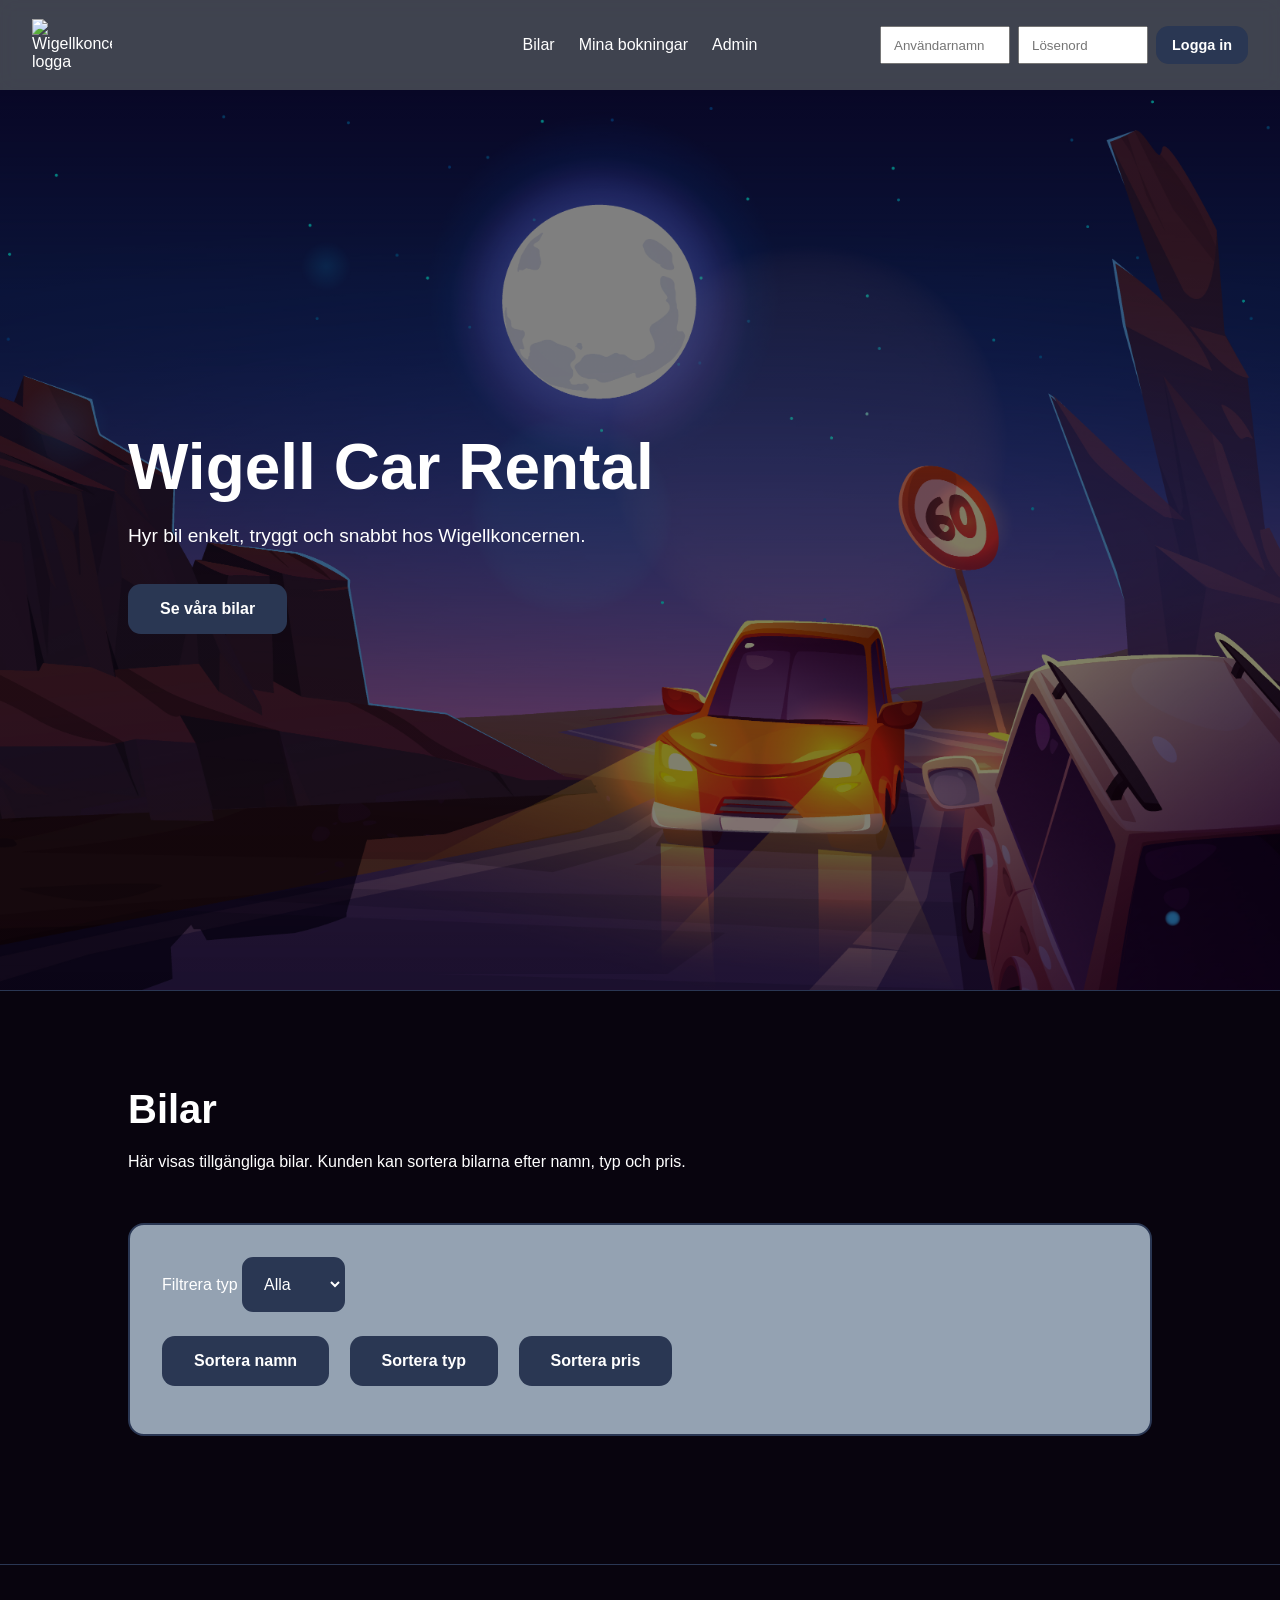
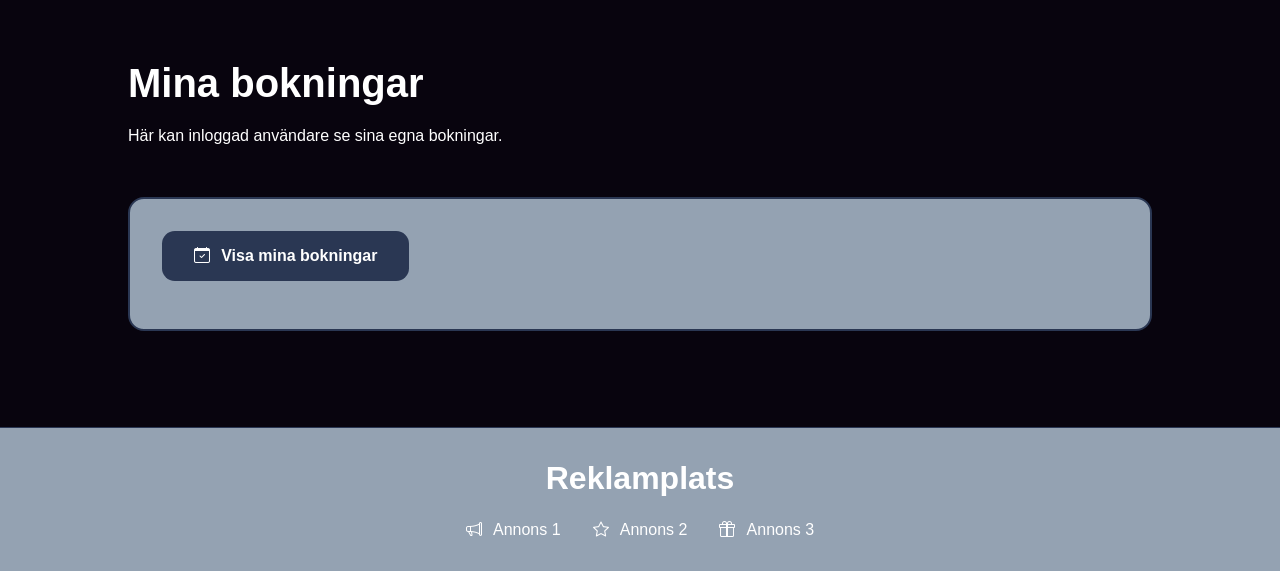
==== index.html @ 3adc85b8 "Initial commit" ====
<!DOCTYPE html>
<html lang="sv">

<head>
    <meta charset="UTF-8">
    <meta name="viewport" content="width=device-width, initial-scale=1.0">
    <title>Wigell Car Rental</title>

    <link rel="stylesheet" href="css/style.css">

    <link rel="stylesheet" href="https://cdn.jsdelivr.net/npm/bootstrap-icons@1.11.3/font/bootstrap-icons.css">
</head>

<body>

    <header class="top-header">

        <img src="images/koncernLogga.png" alt="Wigellkoncernens logga" class="logo">

        <nav class="top-nav">
            <a href="#cars-section">Bilar</a>
            <a href="#booking-section">Mina bokningar</a>
            <a href="#admin-section">Admin</a>
        </nav>

        <div class="header-buttons">

            <div id="login-form">
                <input type="text" id="username" placeholder="Användarnamn">
                <input type="password" id="password" placeholder="Lösenord">

                <button class="btn login-btn" onclick="login()">
                    Logga in
                </button>
            </div>

            <div id="user-info" class="hidden">
                <span id="logged-user"></span>

                <button class="btn standard-btn logout-btn" onclick="logout()">
                    Logga ut
                </button>
            </div>

        </div>

    </header>

    <main>

        <section class="hero">
            <h1>Wigell Car Rental</h1>
            <p>Hyr bil enkelt, tryggt och snabbt hos Wigellkoncernen.</p>

            <a href="#cars-section" class="btn standard-btn">
                Se våra bilar
            </a>

        </section>


        <section id="cars-section" class="cars-section">
            <h2>Bilar</h2>

            <p>
                Här visas tillgängliga bilar. Kunden kan sortera bilarna
                efter namn, typ och pris.
            </p>

            <div class="panel neutral-panel">

                <label for="typeFilter">Filtrera typ</label>

                <select id="typeFilter" onchange="filterCars()">
                    <option value="Alla">Alla</option>
                    <option value="Sport">Sport</option>
                    <option value="SUV">SUV</option>
                    <option value="Sedan">Sedan</option>
                </select>

                <div class="sort-buttons">
                    <button class="btn standard-btn" onclick="sortByName()">Sortera namn</button>
                    <button class="btn standard-btn" onclick="sortByType()">Sortera typ</button>
                    <button class="btn standard-btn" onclick="sortByPrice()">Sortera pris</button>
                </div>

            </div>

            <section id="car-container"></section>
        </section>

        <section id="booking-section" class="booking-section">
            <h2>Mina bokningar</h2>

            <p>
                Här kan inloggad användare se sina egna bokningar.
            </p>

            <div class="panel neutral-panel">
                <button class="btn function-btn" onclick="getMyBookings()">
                    <i class="bi bi-calendar-check"></i>
                    Visa mina bokningar
                </button>

                <div id="booking-container"></div>
            </div>
        </section>

        <section id="admin-section" class="admin-section hidden">
            <h2>Admin</h2>

            <p>
                Här kan du se alla användare.
            </p>

            <div class="panel negative-panel">

                <button class="btn function-btn" onclick="getAllUsers()">
                    <i class="bi bi-people-fill"></i>
                    Visa alla användare
                </button>

                <div class="table-wrapper">
                    <table>
                        <thead>
                            <tr>
                                <th>
                                    <button class="table-sort-btn" onclick="sortUsersBy('username')">
                                        Användarnamn
                                    </button>
                                </th>
                                <th>
                                    <button class="table-sort-btn" onclick="sortUsersBy('firstName')">
                                        Förnamn
                                    </button>
                                </th>
                                <th>
                                    <button class="table-sort-btn" onclick="sortUsersBy('lastName')">
                                        Efternamn
                                    </button>
                                </th>
                                <th>
                                    <button class="table-sort-btn" onclick="sortUsersBy('email')">
                                        E-post
                                    </button>
                                </th>
                                <th>
                                    <button class="table-sort-btn" onclick="sortUsersBy('role')">
                                        Roll
                                    </button>
                                </th>
                            </tr>
                        </thead>

                        <tbody id="admin-container">
                            <tr>
                                <td colspan="5">Inga användare hämtade ännu.</td>
                            </tr>
                        </tbody>
                    </table>
                </div>

            </div>
        </section>

    </main>

    <footer class="advertising">

        <h2>Reklamplats</h2>

        <div class="ad-footer-list">

            <a href="#">
                <i class="bi bi-megaphone"></i>
                Annons 1
            </a>

            <a href="#">
                <i class="bi bi-star"></i>
                Annons 2
            </a>

            <a href="#">
                <i class="bi bi-gift"></i>
                Annons 3
            </a>

        </div>

    </footer>

    <script src="js/app.js"></script>

</body>

</html>
---- css/style.css ----
*{
    margin: 0;
    padding: 0;
    box-sizing: border-box;
}

html{
    scroll-behavior: smooth;
}

body{
    font-family: Arial, sans-serif;
    background-color: #08040E;
    color: white;
}

/* HEADER */

.top-header{
    height: 90px;
    background-color: rgba(148, 162, 178, 0.4);
    backdrop-filter: blur(10px);
   

    display: grid;
    grid-template-columns: 320px 1fr 320px;
    align-items: center;

    padding: 0 2rem;

    position: sticky;
    top: 0;
    z-index: 10;
}

.logo{
    width: 80px;
    height: auto;
}

.top-nav{
    display: flex;
    justify-content: center;
    gap: 1.5rem;
    flex-wrap: wrap;
}

.top-nav a{
    text-decoration: none;
    color: white;
    font-size: 1rem;
    transition: 0.3s;
}

.top-nav a:hover{
    opacity: 0.7;
}

.header-buttons{
    display: flex;
    align-items: center;
    gap: 1rem;
}

/* HERO */

.hero{
    min-height: 100vh;

    display: flex;
    flex-direction: column;
    justify-content: center;
    align-items: flex-start;
    text-align: left;

    padding: 6rem 10%;

    background:
        linear-gradient(
            rgba(0,0,0,0.5),
            rgba(0,0,0,0.5)
        ),
        url("../images/background.jpg");

    background-size: cover;
    background-position: center;
    background-repeat: no-repeat;
}

.hero h1{
    font-size: 4rem;
    max-width: 700px;
    margin-bottom: 1rem;
}

.hero p{
    font-size: 1.2rem;
    line-height: 1.7;
    max-width: 600px;
    margin-bottom: 2rem;
}

/* SEKTIONER */

.form-section,
.cars-section,
.booking-section,
.admin-section{
    padding: 6rem 10%;
    border-top: 1px solid #2a3753;
}

.form-section h2,
.cars-section h2,
.booking-section h2,
.admin-section h2{
    font-size: 2.5rem;
    margin-bottom: 1rem;
}

.form-section > p,
.cars-section > p,
.booking-section > p,
.admin-section > p{
    margin-bottom: 3rem;
    line-height: 1.7;
    max-width: 700px;
}

/* KNAPPAR */

.btn{
    border: none;
    border-radius: 0.8rem;

    padding: 1rem 2rem;

    font-size: 1rem;
    font-weight: bold;

    cursor: pointer;
    transition: 0.3s;

    display: inline-flex;
    align-items: center;
    gap: 0.7rem;

    margin-right: 1rem;
    margin-bottom: 1rem;

    text-decoration: none;
}

.standard-btn,
.function-btn,
.login-btn{
    background-color: #2a3753;
    color: white;
}

.positive-btn{
    background-color: #16a34a;
    color: white;
}

.negative-btn{
    background-color: #dc2626;
    color: white;
}

.btn:hover,
button:hover,
a:hover{
    opacity: 0.7;
}

/* FORMULÄR */

.example-form{
    background-color: #94a2b2;
    padding: 2rem;
    border-radius: 1rem;

    max-width: 600px;

    display: flex;
    flex-direction: column;
    gap: 1rem;
}

.example-form label{
    font-weight: bold;
}

.example-form input,
.example-form textarea,
select{
    padding: 1rem;

    border: 2px solid #2a3753;
    border-radius: 0.7rem;

    background-color: #2a3753;
    color: white;

    font-size: 1rem;
}

/* PANELER */

.panel{
    background-color: #94a2b2;
    padding: 2rem;
    border-radius: 1rem;
    color: white;
}

.positive-panel{
    border: 2px solid #16a34a;
}

.neutral-panel{
    border: 2px solid #2a3753;
}

.negative-panel{
    border: 2px solid #dc2626;
}

/* BILAR OCH KORT */

#car-container{
    display: grid;
    grid-template-columns: repeat(auto-fit, minmax(260px, 1fr));
    gap: 2rem;
    margin-top: 2rem;
}

.car-card,
.booking-card{
    background-color: #94a2b2;
    border: 2px solid #2a3753;
    border-radius: 1rem;
    padding: 2rem;
}

.car-card h2,
.booking-card h3{
    margin-bottom: 1rem;
}

.car-card p,
.booking-card p{
    margin-bottom: 0.7rem;
}

.car-card input{
    width: 100%;
    margin-bottom: 1rem;
}

.sort-buttons{
    margin-top: 1.5rem;
}

/* MEDDELANDEN */

.message{
    display: flex;
    align-items: flex-start;
    gap: 1rem;

    padding: 1.5rem;
    border-radius: 1rem;

    margin-top: 1rem;
}

.message i{
    font-size: 2rem;
}

.message h3{
    margin-bottom: 0.5rem;
}

.success-message{
    background-color: rgba(76, 161, 84);
}

.error-message{
    background-color: rgba(202, 58, 49);
}

.info-message{
    background-color: rgba(54, 65, 83);
}

/* TABELLER */

.table-wrapper{
    margin-top: 2rem;
    overflow-x: auto;
}

table{
    width: 100%;
    border-collapse: collapse;

    background-color: #94a2b2;

    border-radius: 1rem;
    overflow: hidden;
}

thead{
    background-color: #2a3753;
}

th,
td{
    padding: 1rem;
    text-align: left;
}

td{
    border-top: 1px solid #2a3753;
}

tbody tr:hover{
    opacity: 0.7;
}

.table-sort-btn{
    background: none;
    border: none;
    color: white;
    font-weight: bold;
    cursor: pointer;
    font-size: 1rem;
}

/* REKLAM */

.advertising{
    background-color: #94a2b2;
    border-top: 1px solid #2a3753;
    padding: 2rem;
    text-align: center;
}

.advertising h2{
    font-size: 2rem;
    margin-bottom: 1.5rem;
}

.ad-footer-list{
    display: flex;
    justify-content: center;
    gap: 2rem;
    flex-wrap: wrap;
}

.ad-footer-list a{
    text-decoration: none;
    color: white;

    display: flex;
    align-items: center;
    gap: 0.7rem;

    transition: 0.3s;
}

/* HJÄLPKLASS */

.hidden{
    display: none;
}

/* FOKUS */

button:focus,
input:focus,
select:focus,
a:focus{
    outline: 3px solid white;
    outline-offset: 3px;
}

/* RESPONSIV DESIGN */

@media (max-width: 900px){

    .top-header{
        height: auto;
        grid-template-columns: 1fr;
        gap: 1rem;
        padding: 1rem;
        text-align: center;
    }

    .logo{
        margin: 0 auto;
    }

    .top-nav{
        flex-direction: column;
        gap: 0.8rem;
    }

    .header-buttons{
        justify-content: center;
        flex-wrap: wrap;
    }

    .hero h1{
        font-size: 2.5rem;
    }

    .form-section,
    .cars-section,
    .booking-section,
    .admin-section{
        padding: 4rem 1.5rem;
    }

    .btn{
        width: 100%;
        justify-content: center;
    }
}
.header-buttons{
    display: flex;
    align-items: center;
    gap: 1rem;
}

#login-form{
    display: flex;
    align-items: center;
    gap: 0.5rem;
}

#login-form input{
    width: 130px;
    height: 38px;
    padding: 0 0.75rem;
    margin: 0;
}

#user-info.hidden{
    display: none;

}

#logged-user{
    font-weight: bold;
    font-size: 1rem;
}

.hidden{
    display: none !important;
}
.logo{
    width: 80px;
    height: auto;
    justify-self: start;
}

.top-nav{
    display: flex;
    justify-content: center;
    gap: 1.5rem;
    flex-wrap: wrap;
}

.header-buttons{
    display: flex;
    justify-content: flex-end;
    align-items: center;
    gap: 1rem;
}
.login-btn,
.logout-btn{
    padding: 0.6rem 1rem;
    margin: 0;
    height: 40px;
}
#login-form{
    display: flex;
    align-items: center;
    gap: 0.5rem;
}

#user-info{
    display: flex;
    align-items: center;
    gap: 0.75rem;
}

.login-btn,
.logout-btn{
    height: 38px;
    padding: 0 1rem;
    margin: 0;
    min-width: 90px;
    white-space: nowrap;
    justify-content: center;
    font-size: 0.9rem;
}
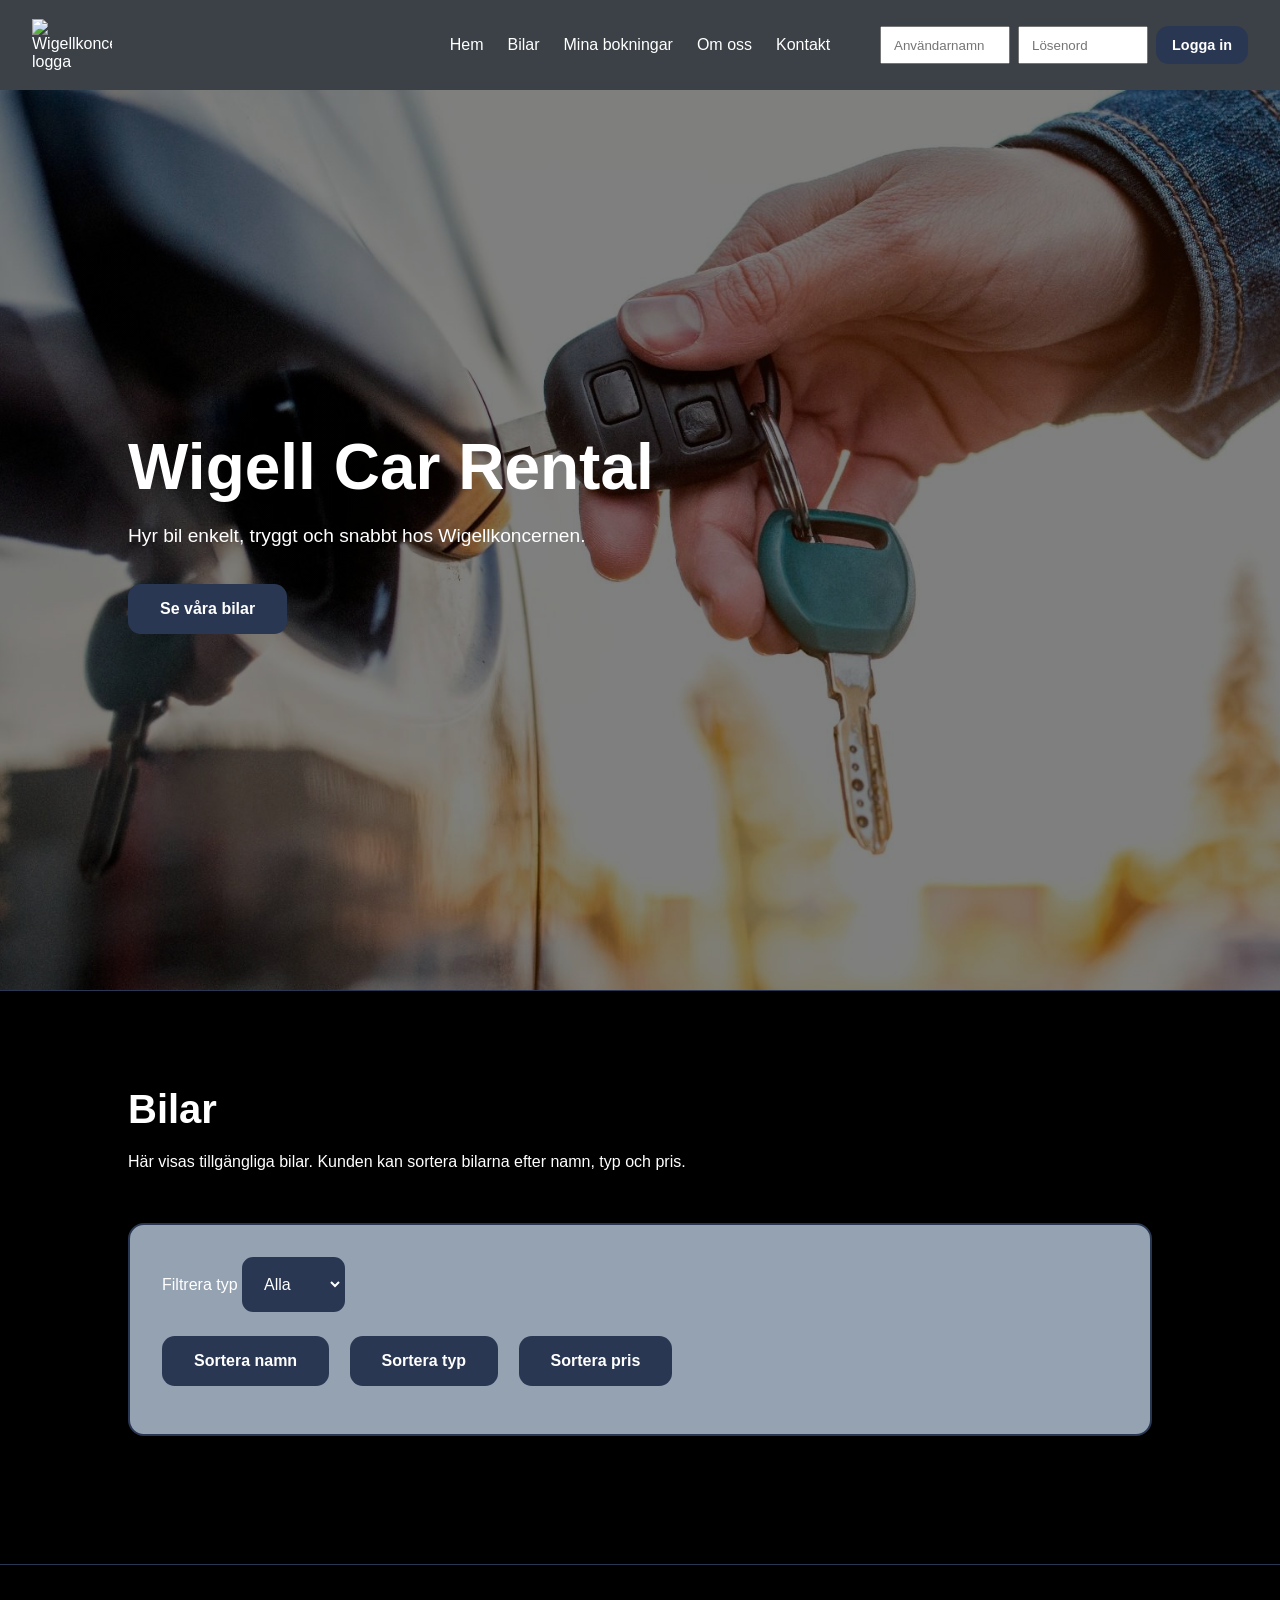
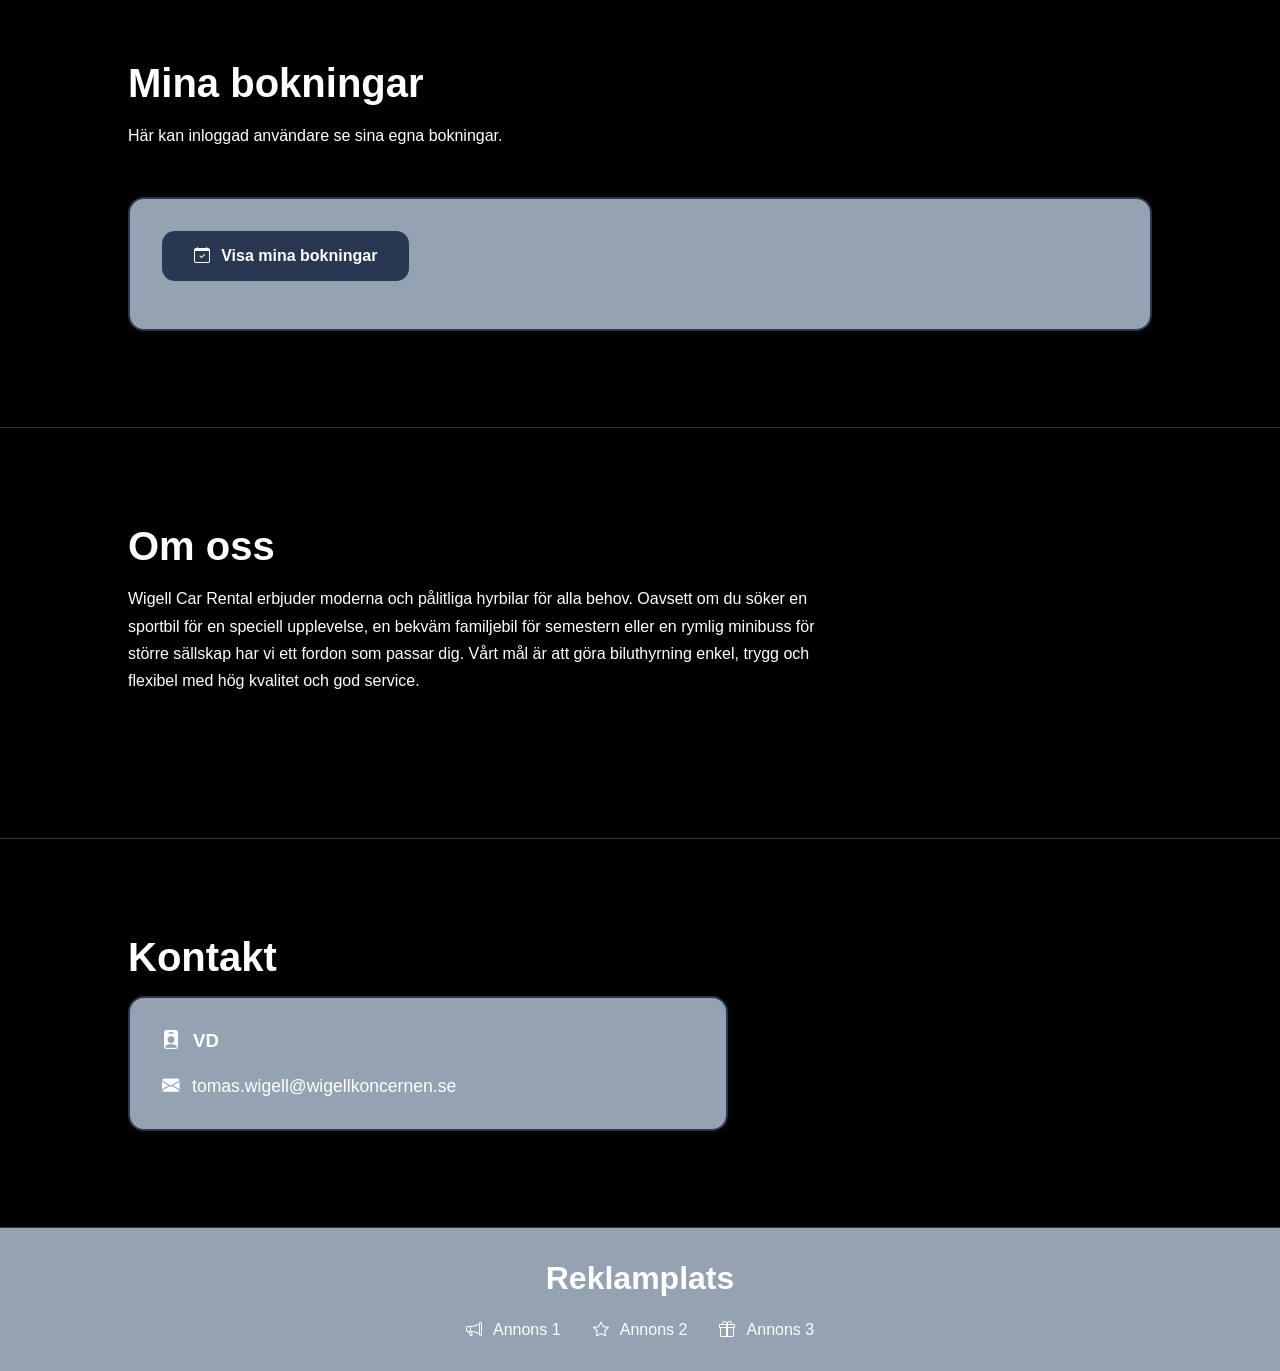
==== commit b05a2bcc: "Update UI with responsive navigation, login layout and color scheme" ====
--- a/index.html
+++ b/index.html
@@ -17,38 +17,52 @@
 
         <img src="images/koncernLogga.png" alt="Wigellkoncernens logga" class="logo">
 
-        <nav class="top-nav">
-            <a href="#cars-section">Bilar</a>
-            <a href="#booking-section">Mina bokningar</a>
-            <a href="#admin-section">Admin</a>
-        </nav>
-
-        <div class="header-buttons">
-
-            <div id="login-form">
-                <input type="text" id="username" placeholder="Användarnamn">
-                <input type="password" id="password" placeholder="Lösenord">
-
-                <button class="btn login-btn" onclick="login()">
-                    Logga in
-                </button>
-            </div>
-
-            <div id="user-info" class="hidden">
-                <span id="logged-user"></span>
-
-                <button class="btn standard-btn logout-btn" onclick="logout()">
-                    Logga ut
-                </button>
-            </div>
-
+        <button class="menu-toggle" onclick="toggleMenu()">
+            <i class="bi bi-list"></i>
+        </button>
+
+<nav class="top-nav" id="top-nav">
+
+    <div class="nav-links">
+        <a href="#hero">Hem</a>
+        <a href="#cars-section">Bilar</a>
+        <a href="#booking-section">Mina bokningar</a>
+        <a href="#about-section">Om oss</a>
+        <a href="#contact-section">Kontakt</a>
+        <a href="#admin-section" id="admin-nav-link" class="hidden">Admin</a>
+    </div>
+    </nav>
+
+    <div class="header-buttons">
+
+        <div id="login-form">
+            <input type="text" id="username" placeholder="Användarnamn">
+            <input type="password" id="password" placeholder="Lösenord">
+
+            <button class="btn login-btn" onclick="login()">
+                Logga in
+            </button>
         </div>
 
+        <div id="user-info" class="hidden">
+            <span id="logged-user"></span>
+
+            <button class="btn standard-btn logout-btn" onclick="logout()">
+                Logga ut
+            </button>
+        </div>
+
+    </div>
+
+
+
+
+
     </header>
 
     <main>
 
-        <section class="hero">
+        <section id="hero" class="hero">
             <h1>Wigell Car Rental</h1>
             <p>Hyr bil enkelt, tryggt och snabbt hos Wigellkoncernen.</p>
 
@@ -106,6 +120,39 @@
             </div>
         </section>
 
+        <section id="about-section" class="info-section">
+            <h2>Om oss</h2>
+
+            <p>
+                Wigell Car Rental erbjuder moderna och pålitliga hyrbilar för alla behov. Oavsett om du söker en
+                sportbil för en speciell upplevelse,
+                en bekväm familjebil för semestern eller en rymlig minibuss för större sällskap har vi ett fordon som
+                passar dig. Vårt mål är att göra
+                biluthyrning enkel, trygg och flexibel med hög kvalitet och god service.
+
+            </p>
+        </section>
+
+        <section id="contact-section" class="info-section">
+            <h2>Kontakt</h2>
+
+            <div class="panel neutral-panel contact-card">
+
+                <h3>
+                    <i class="bi bi-person-badge-fill"></i>
+                    VD
+                </h3>
+
+                <p>
+                    <i class="bi bi-envelope-fill"></i>
+                    <a href="mailto:tomas.wigell@wigellkoncernen.se">
+                        tomas.wigell@wigellkoncernen.se
+                    </a>
+                </p>
+
+            </div>
+        </section>
+
         <section id="admin-section" class="admin-section hidden">
             <h2>Admin</h2>
 
@@ -113,7 +160,7 @@
                 Här kan du se alla användare.
             </p>
 
-            <div class="panel negative-panel">
+            <div class="panel standard-panel">
 
                 <button class="btn function-btn" onclick="getAllUsers()">
                     <i class="bi bi-people-fill"></i>
--- a/css/style.css
+++ b/css/style.css
@@ -10,7 +10,7 @@
 
 body{
     font-family: Arial, sans-serif;
-    background-color: #08040E;
+    background-color: #000000;
     color: white;
 }
 
@@ -20,7 +20,6 @@
     height: 90px;
     background-color: rgba(148, 162, 178, 0.4);
     backdrop-filter: blur(10px);
-   
 
     display: grid;
     grid-template-columns: 320px 1fr 320px;
@@ -36,9 +35,24 @@
 .logo{
     width: 80px;
     height: auto;
+    justify-self: start;
+}
+
+.menu-toggle{
+    display: none;
+    background: none;
+    border: none;
+    color: white;
+    font-size: 32px;
+    cursor: pointer;
 }
 
 .top-nav{
+    grid-column: 2;
+    justify-self: center;
+}
+
+.nav-links{
     display: flex;
     justify-content: center;
     gap: 1.5rem;
@@ -52,14 +66,37 @@
     transition: 0.3s;
 }
 
-.top-nav a:hover{
-    opacity: 0.7;
-}
-
 .header-buttons{
+    grid-column: 3;
+    justify-self: end;
+
     display: flex;
     align-items: center;
     gap: 1rem;
+}
+
+#login-form{
+    display: flex;
+    align-items: center;
+    gap: 0.5rem;
+}
+
+#login-form input{
+    width: 130px;
+    height: 38px;
+    padding: 0 0.75rem;
+    margin: 0;
+}
+
+#user-info{
+    display: flex;
+    align-items: center;
+    gap: 0.75rem;
+}
+
+#logged-user{
+    font-weight: bold;
+    font-size: 1rem;
 }
 
 /* HERO */
@@ -105,7 +142,8 @@
 .form-section,
 .cars-section,
 .booking-section,
-.admin-section{
+.admin-section,
+.info-section{
     padding: 6rem 10%;
     border-top: 1px solid #2a3753;
 }
@@ -113,7 +151,8 @@
 .form-section h2,
 .cars-section h2,
 .booking-section h2,
-.admin-section h2{
+.admin-section h2,
+.info-section h2{
     font-size: 2.5rem;
     margin-bottom: 1rem;
 }
@@ -121,7 +160,8 @@
 .form-section > p,
 .cars-section > p,
 .booking-section > p,
-.admin-section > p{
+.admin-section > p,
+.info-section > p{
     margin-bottom: 3rem;
     line-height: 1.7;
     max-width: 700px;
@@ -143,6 +183,7 @@
 
     display: inline-flex;
     align-items: center;
+    justify-content: center;
     gap: 0.7rem;
 
     margin-right: 1rem;
@@ -156,347 +197,6 @@
 .login-btn{
     background-color: #2a3753;
     color: white;
-}
-
-.positive-btn{
-    background-color: #16a34a;
-    color: white;
-}
-
-.negative-btn{
-    background-color: #dc2626;
-    color: white;
-}
-
-.btn:hover,
-button:hover,
-a:hover{
-    opacity: 0.7;
-}
-
-/* FORMULÄR */
-
-.example-form{
-    background-color: #94a2b2;
-    padding: 2rem;
-    border-radius: 1rem;
-
-    max-width: 600px;
-
-    display: flex;
-    flex-direction: column;
-    gap: 1rem;
-}
-
-.example-form label{
-    font-weight: bold;
-}
-
-.example-form input,
-.example-form textarea,
-select{
-    padding: 1rem;
-
-    border: 2px solid #2a3753;
-    border-radius: 0.7rem;
-
-    background-color: #2a3753;
-    color: white;
-
-    font-size: 1rem;
-}
-
-/* PANELER */
-
-.panel{
-    background-color: #94a2b2;
-    padding: 2rem;
-    border-radius: 1rem;
-    color: white;
-}
-
-.positive-panel{
-    border: 2px solid #16a34a;
-}
-
-.neutral-panel{
-    border: 2px solid #2a3753;
-}
-
-.negative-panel{
-    border: 2px solid #dc2626;
-}
-
-/* BILAR OCH KORT */
-
-#car-container{
-    display: grid;
-    grid-template-columns: repeat(auto-fit, minmax(260px, 1fr));
-    gap: 2rem;
-    margin-top: 2rem;
-}
-
-.car-card,
-.booking-card{
-    background-color: #94a2b2;
-    border: 2px solid #2a3753;
-    border-radius: 1rem;
-    padding: 2rem;
-}
-
-.car-card h2,
-.booking-card h3{
-    margin-bottom: 1rem;
-}
-
-.car-card p,
-.booking-card p{
-    margin-bottom: 0.7rem;
-}
-
-.car-card input{
-    width: 100%;
-    margin-bottom: 1rem;
-}
-
-.sort-buttons{
-    margin-top: 1.5rem;
-}
-
-/* MEDDELANDEN */
-
-.message{
-    display: flex;
-    align-items: flex-start;
-    gap: 1rem;
-
-    padding: 1.5rem;
-    border-radius: 1rem;
-
-    margin-top: 1rem;
-}
-
-.message i{
-    font-size: 2rem;
-}
-
-.message h3{
-    margin-bottom: 0.5rem;
-}
-
-.success-message{
-    background-color: rgba(76, 161, 84);
-}
-
-.error-message{
-    background-color: rgba(202, 58, 49);
-}
-
-.info-message{
-    background-color: rgba(54, 65, 83);
-}
-
-/* TABELLER */
-
-.table-wrapper{
-    margin-top: 2rem;
-    overflow-x: auto;
-}
-
-table{
-    width: 100%;
-    border-collapse: collapse;
-
-    background-color: #94a2b2;
-
-    border-radius: 1rem;
-    overflow: hidden;
-}
-
-thead{
-    background-color: #2a3753;
-}
-
-th,
-td{
-    padding: 1rem;
-    text-align: left;
-}
-
-td{
-    border-top: 1px solid #2a3753;
-}
-
-tbody tr:hover{
-    opacity: 0.7;
-}
-
-.table-sort-btn{
-    background: none;
-    border: none;
-    color: white;
-    font-weight: bold;
-    cursor: pointer;
-    font-size: 1rem;
-}
-
-/* REKLAM */
-
-.advertising{
-    background-color: #94a2b2;
-    border-top: 1px solid #2a3753;
-    padding: 2rem;
-    text-align: center;
-}
-
-.advertising h2{
-    font-size: 2rem;
-    margin-bottom: 1.5rem;
-}
-
-.ad-footer-list{
-    display: flex;
-    justify-content: center;
-    gap: 2rem;
-    flex-wrap: wrap;
-}
-
-.ad-footer-list a{
-    text-decoration: none;
-    color: white;
-
-    display: flex;
-    align-items: center;
-    gap: 0.7rem;
-
-    transition: 0.3s;
-}
-
-/* HJÄLPKLASS */
-
-.hidden{
-    display: none;
-}
-
-/* FOKUS */
-
-button:focus,
-input:focus,
-select:focus,
-a:focus{
-    outline: 3px solid white;
-    outline-offset: 3px;
-}
-
-/* RESPONSIV DESIGN */
-
-@media (max-width: 900px){
-
-    .top-header{
-        height: auto;
-        grid-template-columns: 1fr;
-        gap: 1rem;
-        padding: 1rem;
-        text-align: center;
-    }
-
-    .logo{
-        margin: 0 auto;
-    }
-
-    .top-nav{
-        flex-direction: column;
-        gap: 0.8rem;
-    }
-
-    .header-buttons{
-        justify-content: center;
-        flex-wrap: wrap;
-    }
-
-    .hero h1{
-        font-size: 2.5rem;
-    }
-
-    .form-section,
-    .cars-section,
-    .booking-section,
-    .admin-section{
-        padding: 4rem 1.5rem;
-    }
-
-    .btn{
-        width: 100%;
-        justify-content: center;
-    }
-}
-.header-buttons{
-    display: flex;
-    align-items: center;
-    gap: 1rem;
-}
-
-#login-form{
-    display: flex;
-    align-items: center;
-    gap: 0.5rem;
-}
-
-#login-form input{
-    width: 130px;
-    height: 38px;
-    padding: 0 0.75rem;
-    margin: 0;
-}
-
-#user-info.hidden{
-    display: none;
-
-}
-
-#logged-user{
-    font-weight: bold;
-    font-size: 1rem;
-}
-
-.hidden{
-    display: none !important;
-}
-.logo{
-    width: 80px;
-    height: auto;
-    justify-self: start;
-}
-
-.top-nav{
-    display: flex;
-    justify-content: center;
-    gap: 1.5rem;
-    flex-wrap: wrap;
-}
-
-.header-buttons{
-    display: flex;
-    justify-content: flex-end;
-    align-items: center;
-    gap: 1rem;
-}
-.login-btn,
-.logout-btn{
-    padding: 0.6rem 1rem;
-    margin: 0;
-    height: 40px;
-}
-#login-form{
-    display: flex;
-    align-items: center;
-    gap: 0.5rem;
-}
-
-#user-info{
-    display: flex;
-    align-items: center;
-    gap: 0.75rem;
 }
 
 .login-btn,
@@ -506,6 +206,397 @@
     margin: 0;
     min-width: 90px;
     white-space: nowrap;
+    font-size: 0.9rem;
+}
+
+.positive-btn{
+    background-color: #16a34a;
+    color: white;
+}
+
+.negative-btn{
+    background-color: #dc2626;
+    color: white;
+}
+
+.btn:hover,
+button:hover,
+a:hover{
+    opacity: 0.7;
+}
+
+/* FORMULÄR */
+
+.example-form{
+    background-color: #94a2b2;
+    padding: 2rem;
+    border-radius: 1rem;
+
+    max-width: 600px;
+
+    display: flex;
+    flex-direction: column;
+    gap: 1rem;
+}
+
+.example-form label{
+    font-weight: bold;
+}
+
+.example-form input,
+.example-form textarea,
+select{
+    padding: 1rem;
+
+    border: 2px solid #2a3753;
+    border-radius: 0.7rem;
+
+    background-color: #2a3753;
+    color: white;
+
+    font-size: 1rem;
+}
+
+/* PANELER */
+
+.panel{
+    background-color: #94a2b2;
+    padding: 2rem;
+    border-radius: 1rem;
+    color: white;
+}
+
+.positive-panel{
+    border: 2px solid #16a34a;
+}
+
+.neutral-panel{
+    border: 2px solid #2a3753;
+}
+
+.negative-panel{
+    border: 2px solid #dc2626;
+}
+
+/* BILAR OCH BOKNINGAR */
+
+#car-container{
+    display: flex;
+    flex-direction: column;
+    gap: 1rem;
+    margin-top: 2rem;
+}
+
+.car-row{
+    display: grid;
+    grid-template-columns: 120px 1fr auto;
+    align-items: center;
+    gap: 1.5rem;
+}
+
+.car-row-image{
+    width: 120px;
+    height: 80px;
+    object-fit: cover;
+    border-radius: 0.8rem;
+}
+
+.car-row-info{
+    display: flex;
+    gap: 1.5rem;
+    flex-wrap: wrap;
+    align-items: center;
+}
+
+.car-card,
+.booking-card{
+    background-color: #94a2b2;
+    border: 2px solid #2a3753;
+    border-radius: 1rem;
+    padding: 2rem;
+}
+
+.car-card h2,
+.booking-card h3{
+    margin-bottom: 1rem;
+}
+
+.car-card p,
+.booking-card p{
+    margin-bottom: 0.7rem;
+}
+
+.car-card input{
+    width: 100%;
+    margin-bottom: 1rem;
+}
+
+.booking-form{
+    margin-bottom: 1rem;
+}
+
+.booking-form label{
+    display: block;
+    margin-top: 1rem;
+    font-weight: bold;
+}
+
+.booking-form input{
+    padding: 1rem;
+    border: 2px solid #2a3753;
+    border-radius: 0.7rem;
+    background-color: #2a3753;
+    color: white;
+    margin-top: 0.5rem;
+}
+
+.sort-buttons{
+    margin-top: 1.5rem;
+}
+
+/* MEDDELANDEN */
+
+.message{
+    display: flex;
+    align-items: flex-start;
+    gap: 1rem;
+
+    padding: 1.5rem;
+    border-radius: 1rem;
+
+    margin-top: 1rem;
+}
+
+.message i{
+    font-size: 2rem;
+}
+
+.message h3{
+    margin-bottom: 0.5rem;
+}
+
+.success-message{
+    background-color: rgba(76, 161, 84);
+}
+
+.error-message{
+    background-color: rgba(202, 58, 49);
+}
+
+.info-message{
+    background-color: rgba(54, 65, 83);
+}
+
+/* TABELLER */
+
+.table-wrapper{
+    margin-top: 2rem;
+    overflow-x: auto;
+}
+
+table{
+    width: 100%;
+    border-collapse: collapse;
+
+    background-color: #94a2b2;
+
+    border-radius: 1rem;
+    overflow: hidden;
+}
+
+thead{
+    background-color: #2a3753;
+}
+
+th,
+td{
+    padding: 1rem;
+    text-align: left;
+}
+
+td{
+    border-top: 1px solid #2a3753;
+}
+
+tbody tr:hover{
+    opacity: 0.7;
+}
+
+.table-sort-btn{
+    background: none;
+    border: none;
+    color: white;
+    font-weight: bold;
+    cursor: pointer;
+    font-size: 1rem;
+}
+
+/* OM OSS OCH KONTAKT */
+
+.contact-card{
+    max-width: 600px;
+}
+
+.contact-card h3{
+    margin-bottom: 1.5rem;
+
+    display: flex;
+    align-items: center;
+    gap: 0.75rem;
+}
+
+.contact-card p{
+    display: flex;
+    align-items: center;
+    gap: 0.75rem;
+
+    font-size: 1.1rem;
+}
+
+.contact-card a{
+    color: white;
+    text-decoration: none;
+}
+
+.contact-card a:hover{
+    text-decoration: underline;
+}
+
+.contact-card i{
+    color: white;
+}
+
+.info-section .panel{
+    max-width: 600px;
+}
+
+/* REKLAM */
+
+.advertising{
+    background-color: #94a2b2;
+    border-top: 1px solid #2a3753;
+    padding: 2rem;
+    text-align: center;
+}
+
+.advertising h2{
+    font-size: 2rem;
+    margin-bottom: 1.5rem;
+}
+
+.ad-footer-list{
+    display: flex;
     justify-content: center;
-    font-size: 0.9rem;
+    gap: 2rem;
+    flex-wrap: wrap;
+}
+
+.ad-footer-list a{
+    text-decoration: none;
+    color: white;
+
+    display: flex;
+    align-items: center;
+    gap: 0.7rem;
+
+    transition: 0.3s;
+}
+
+/* HJÄLPKLASSER */
+
+.hidden{
+    display: none !important;
+}
+
+/* FOKUS */
+
+button:focus,
+input:focus,
+select:focus,
+a:focus{
+    outline: 3px solid white;
+    outline-offset: 3px;
+}
+
+/* RESPONSIV DESIGN */
+
+@media (max-width: 768px){
+
+    .top-header{
+        height: auto;
+        grid-template-columns: 1fr auto;
+        gap: 1rem;
+        padding: 1rem;
+    }
+
+    .logo{
+        grid-column: 1;
+    }
+
+    .menu-toggle{
+        display: block;
+        grid-column: 2;
+        justify-self: end;
+    }
+
+    .top-nav{
+        display: none;
+        grid-column: 1 / -1;
+        width: 100%;
+    }
+
+    .top-nav.active{
+        display: block;
+    }
+
+    .nav-links{
+        flex-direction: column;
+        gap: 1rem;
+        text-align: center;
+    }
+
+    .header-buttons{
+        grid-column: 1 / -1;
+        width: 100%;
+        justify-self: stretch;
+        justify-content: center;
+    }
+
+    #login-form{
+        width: 100%;
+        flex-direction: column;
+        gap: 0.7rem;
+    }
+
+    #login-form input,
+    #login-form button{
+        width: 100%;
+        height: 42px;
+    }
+
+    .hero h1{
+        font-size: 2.5rem;
+    }
+
+    .form-section,
+    .cars-section,
+    .booking-section,
+    .admin-section,
+    .info-section{
+        padding: 4rem 1.5rem;
+    }
+
+    .btn{
+        width: 100%;
+        margin-right: 0;
+    }
+
+    .car-row{
+        grid-template-columns: 1fr;
+    }
+
+    .car-row-image{
+        width: 100%;
+        height: auto;
+    }
 }
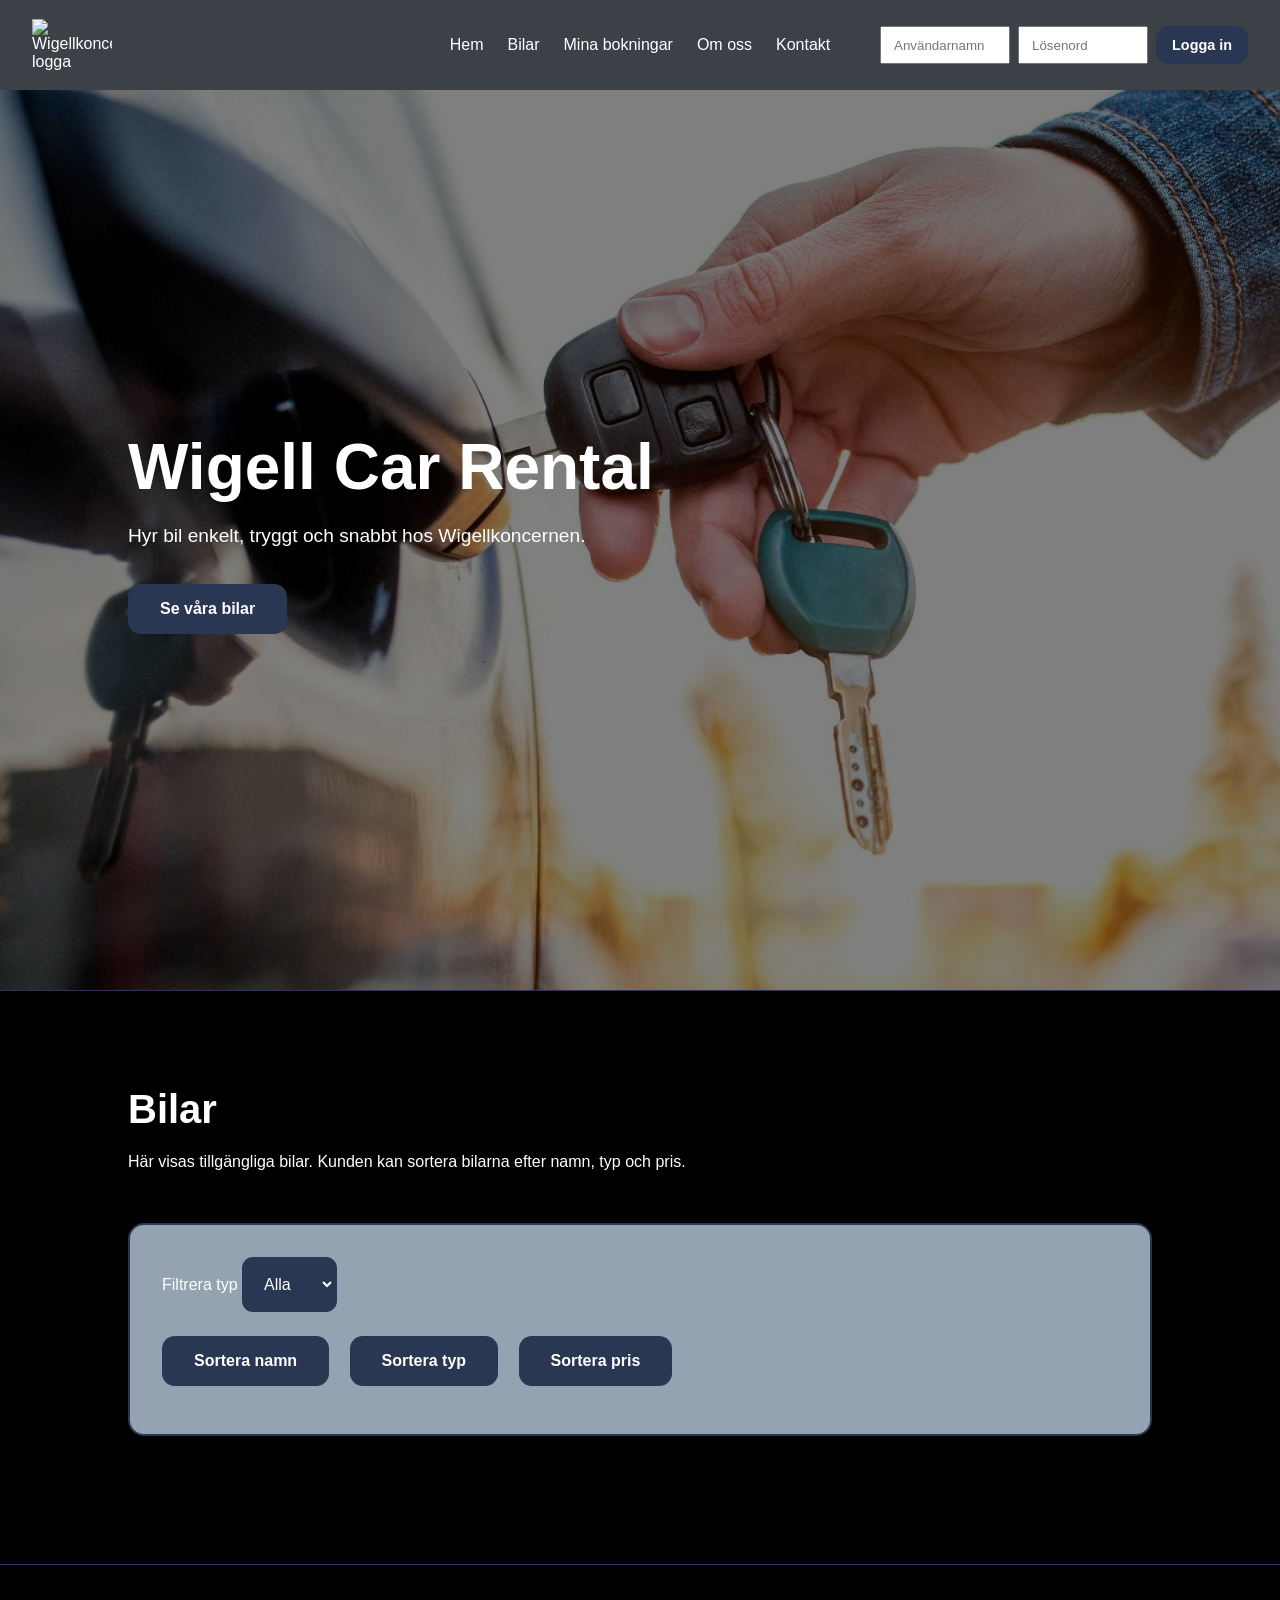
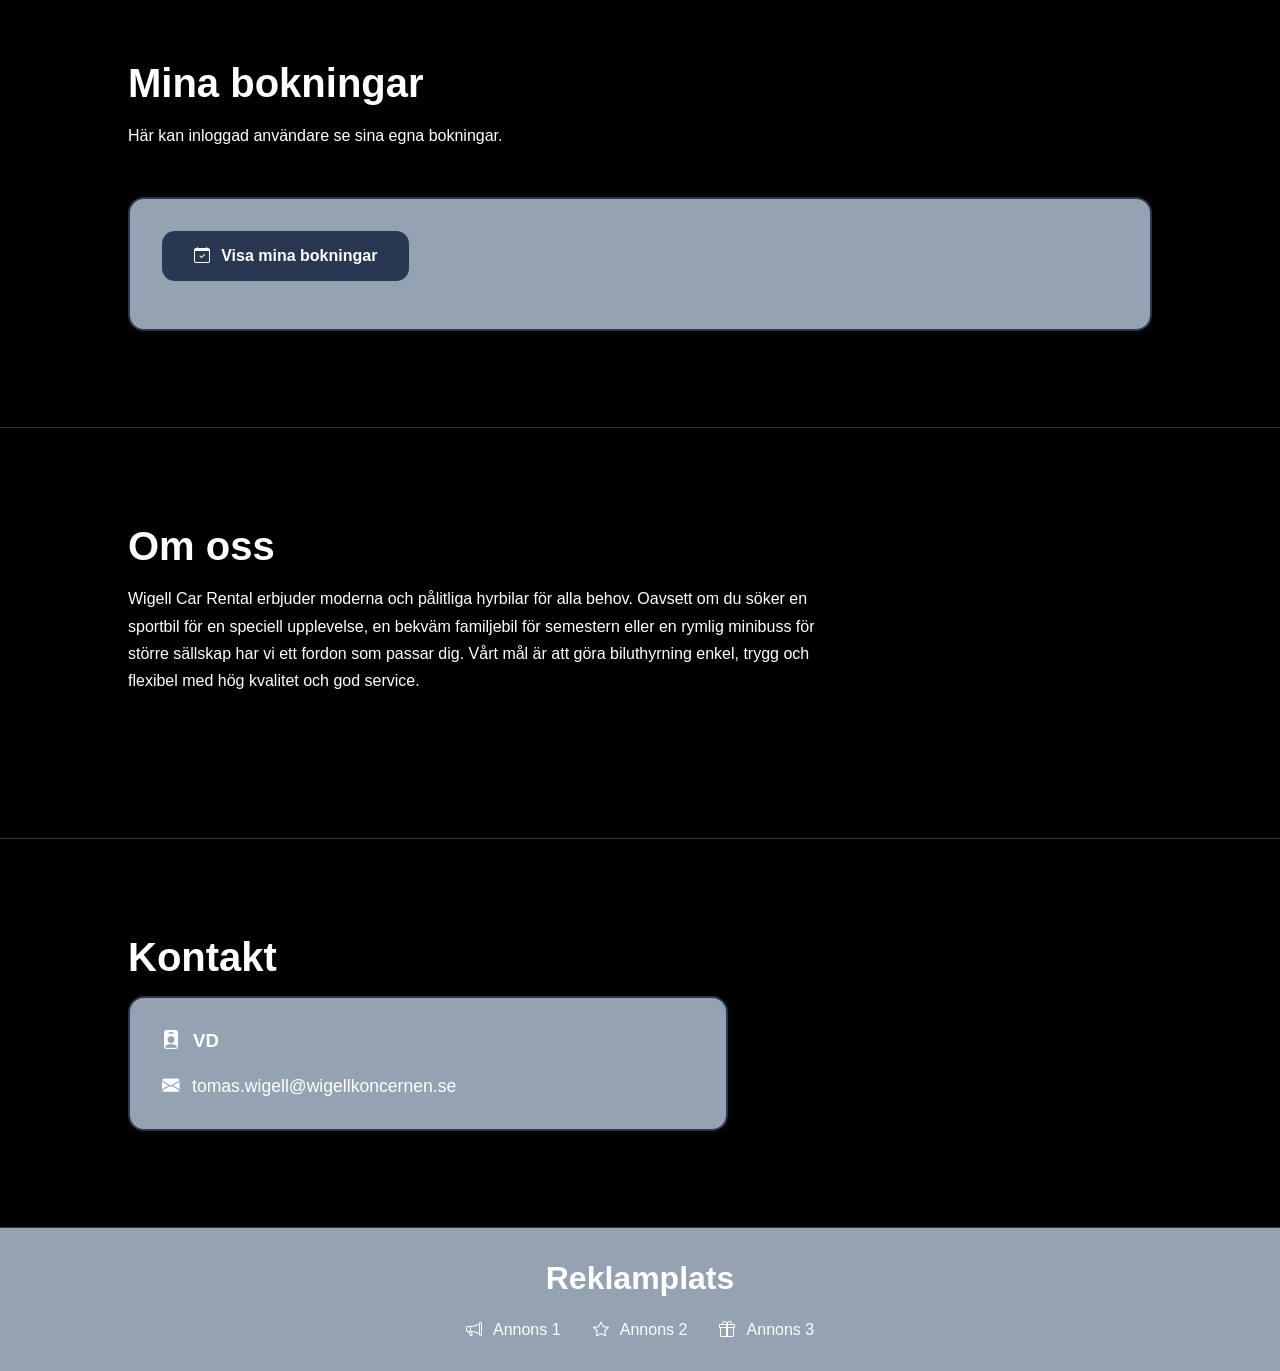
==== commit 5d22b265: "fix filter" ====
--- a/index.html
+++ b/index.html
@@ -21,38 +21,38 @@
             <i class="bi bi-list"></i>
         </button>
 
-<nav class="top-nav" id="top-nav">
-
-    <div class="nav-links">
-        <a href="#hero">Hem</a>
-        <a href="#cars-section">Bilar</a>
-        <a href="#booking-section">Mina bokningar</a>
-        <a href="#about-section">Om oss</a>
-        <a href="#contact-section">Kontakt</a>
-        <a href="#admin-section" id="admin-nav-link" class="hidden">Admin</a>
-    </div>
-    </nav>
-
-    <div class="header-buttons">
-
-        <div id="login-form">
-            <input type="text" id="username" placeholder="Användarnamn">
-            <input type="password" id="password" placeholder="Lösenord">
-
-            <button class="btn login-btn" onclick="login()">
-                Logga in
-            </button>
+        <nav class="top-nav" id="top-nav">
+
+            <div class="nav-links">
+                <a href="#hero">Hem</a>
+                <a href="#cars-section">Bilar</a>
+                <a href="#booking-section">Mina bokningar</a>
+                <a href="#about-section">Om oss</a>
+                <a href="#contact-section">Kontakt</a>
+                <a href="#admin-section" id="admin-nav-link" class="hidden">Admin</a>
+            </div>
+        </nav>
+
+        <div class="header-buttons">
+
+            <div id="login-form">
+                <input type="text" id="username" placeholder="Användarnamn">
+                <input type="password" id="password" placeholder="Lösenord">
+
+                <button class="btn login-btn" onclick="login()">
+                    Logga in
+                </button>
+            </div>
+
+            <div id="user-info" class="hidden">
+                <span id="logged-user"></span>
+
+                <button class="btn standard-btn logout-btn" onclick="logout()">
+                    Logga ut
+                </button>
+            </div>
+
         </div>
-
-        <div id="user-info" class="hidden">
-            <span id="logged-user"></span>
-
-            <button class="btn standard-btn logout-btn" onclick="logout()">
-                Logga ut
-            </button>
-        </div>
-
-    </div>
 
 
 
@@ -88,8 +88,7 @@
                 <select id="typeFilter" onchange="filterCars()">
                     <option value="Alla">Alla</option>
                     <option value="Sport">Sport</option>
-                    <option value="SUV">SUV</option>
-                    <option value="Sedan">Sedan</option>
+                    <option value="El">El</option>
                 </select>
 
                 <div class="sort-buttons">
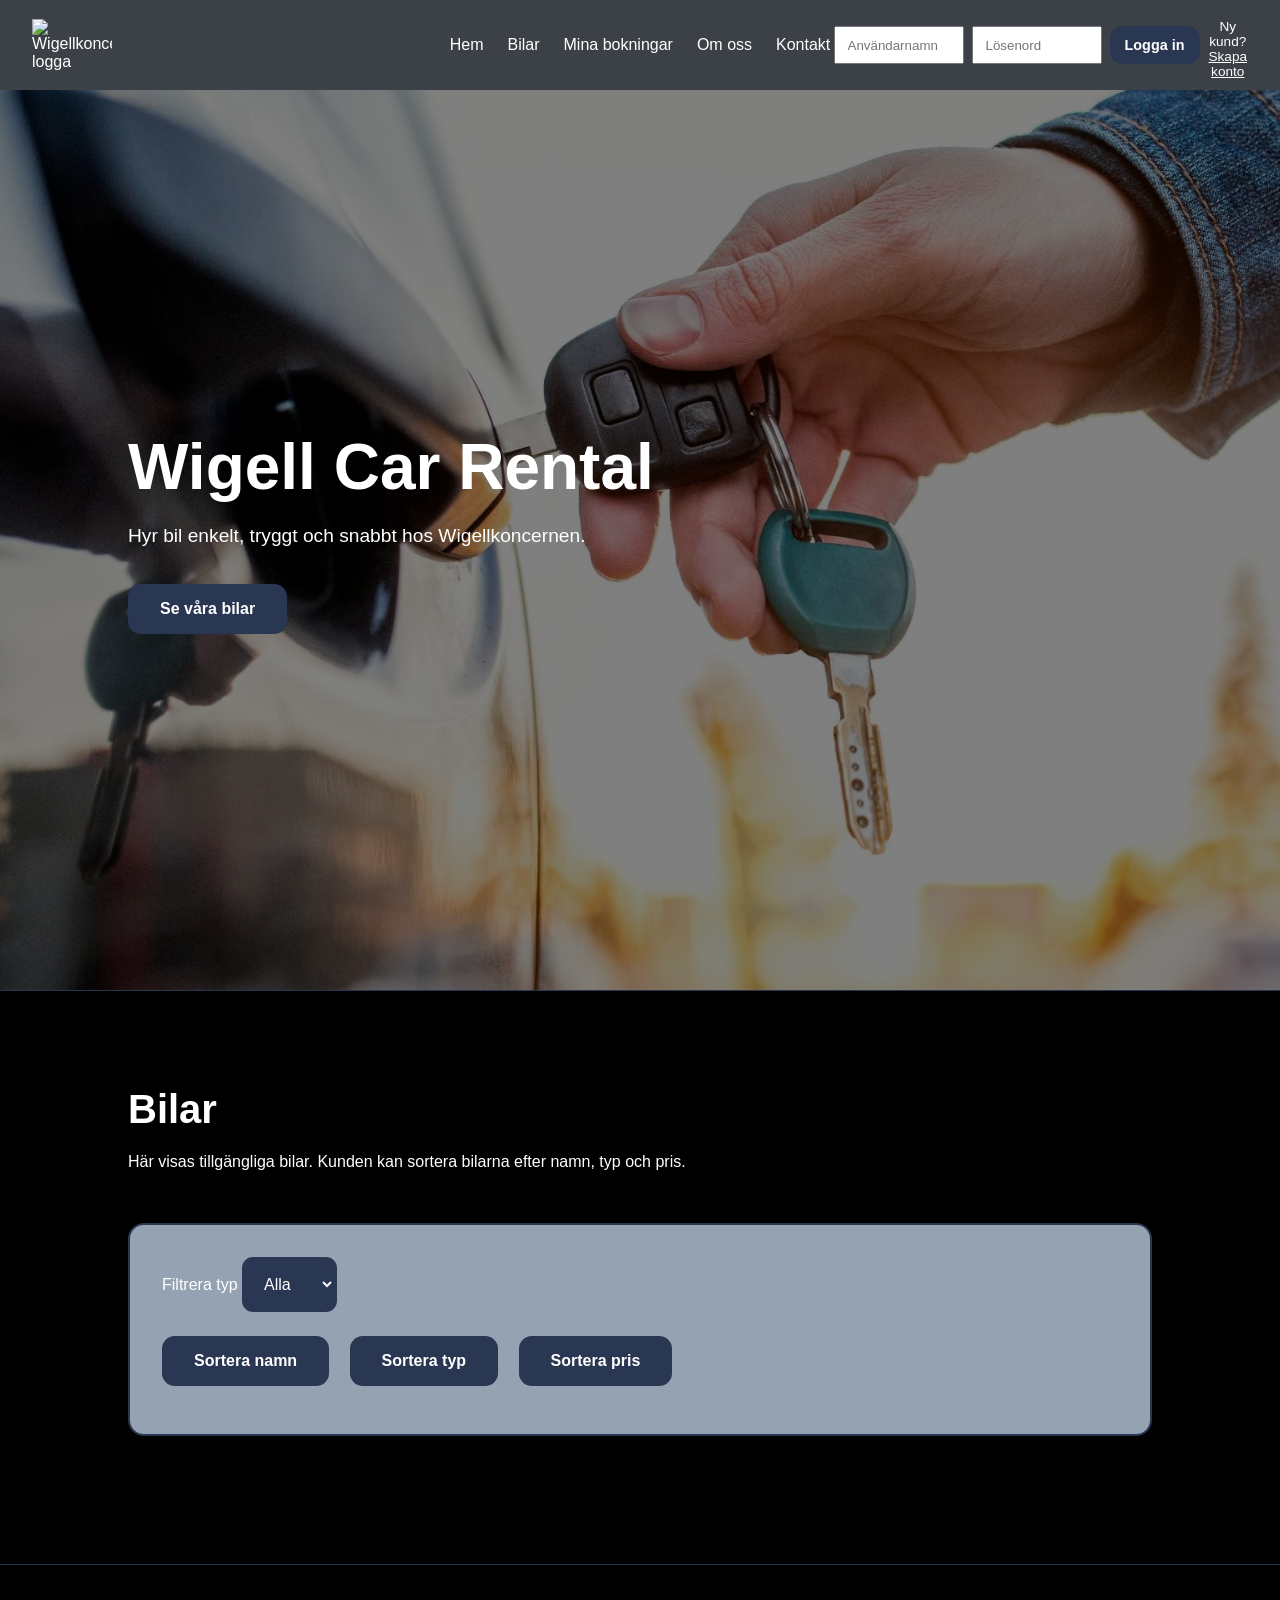
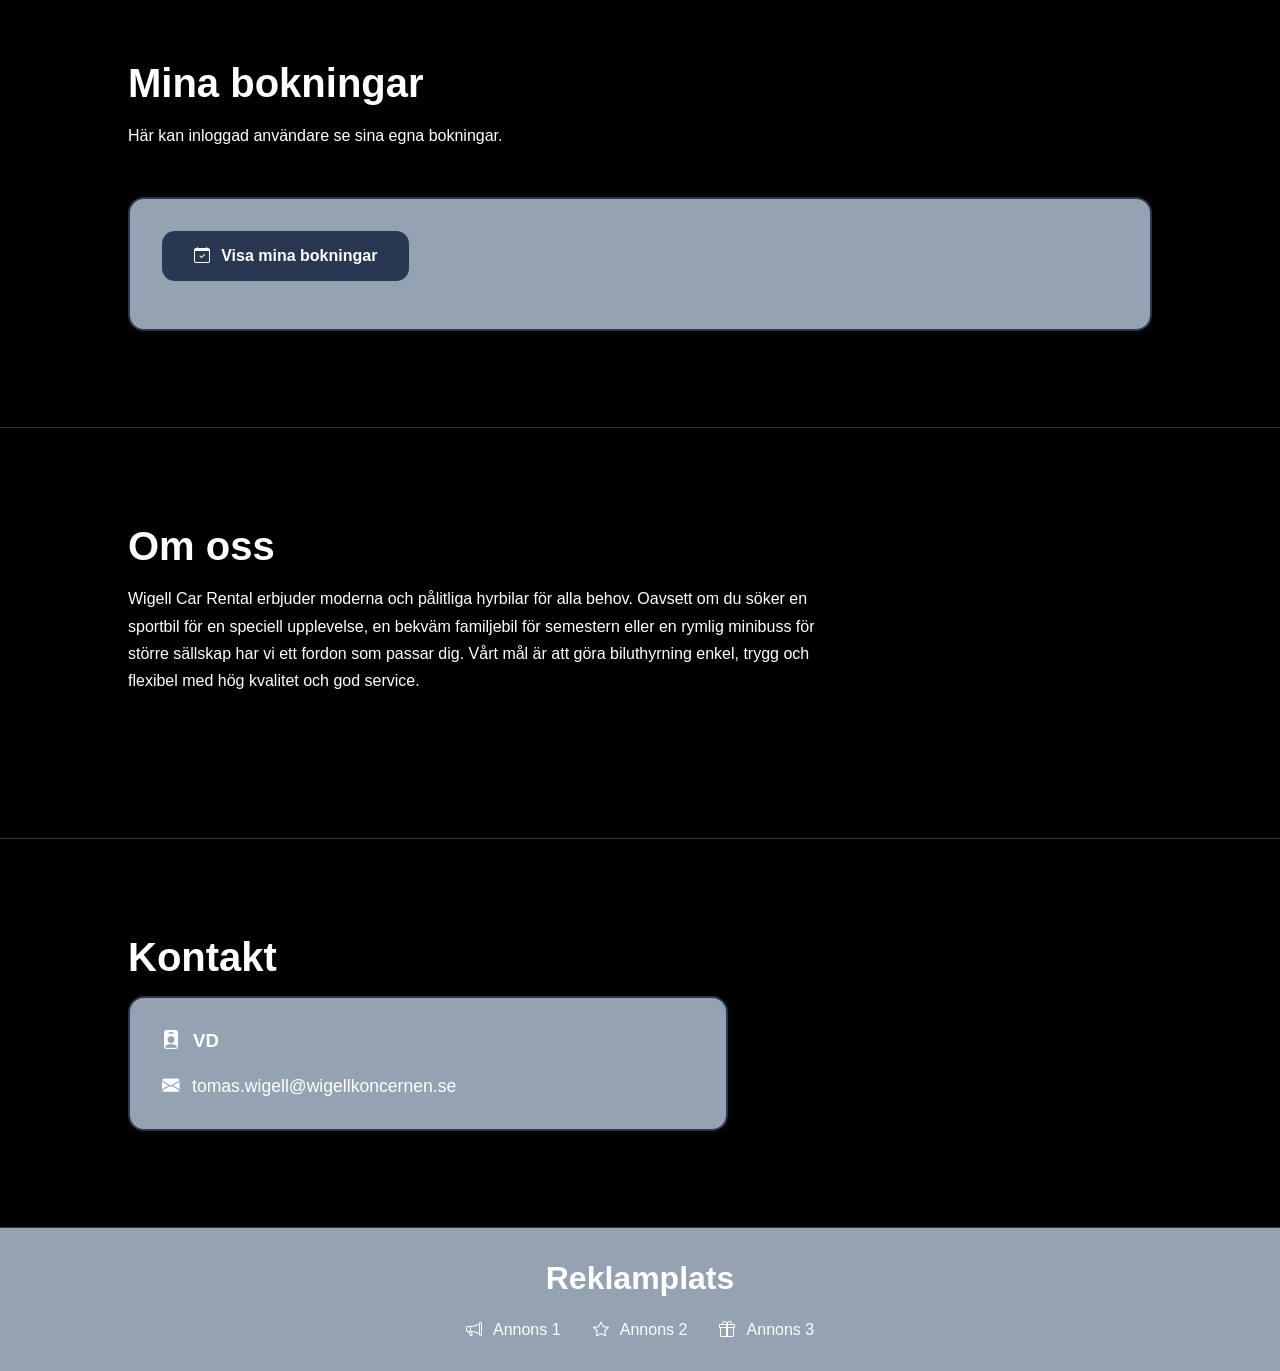
==== commit 24c13f2e: "improve admin page" ====
--- a/index.html
+++ b/index.html
@@ -29,7 +29,8 @@
                 <a href="#booking-section">Mina bokningar</a>
                 <a href="#about-section">Om oss</a>
                 <a href="#contact-section">Kontakt</a>
-                <a href="#admin-section" id="admin-nav-link" class="hidden">Admin</a>
+                <a href="admin.html" id="admin-nav-link" class="hidden">Admin</a>
+
             </div>
         </nav>
 
@@ -42,6 +43,12 @@
                 <button class="btn login-btn" onclick="login()">
                     Logga in
                 </button>
+                <p class="register-link">
+                    Ny kund?
+                    <a href="#" onclick="toggleRegisterForm()">
+                        Skapa konto
+                    </a>
+                </p>
             </div>
 
             <div id="user-info" class="hidden">
@@ -55,7 +62,37 @@
         </div>
 
 
-
+        <div id="register-form" class="hidden">
+
+            <div class="register-header">
+
+                <h3>Skapa konto</h3>
+
+                <button type="button" class="close-register" onclick="toggleRegisterForm()">
+
+                    <i class="bi bi-x-lg"></i>
+
+                </button>
+
+            </div>
+
+            <input type="text" id="reg-firstname" placeholder="Förnamn">
+
+            <input type="text" id="reg-lastname" placeholder="Efternamn">
+
+            <input type="email" id="reg-email" placeholder="E-post">
+
+            <input type="text" id="reg-phone" placeholder="Telefon">
+
+            <input type="text" id="reg-username" placeholder="Användarnamn">
+
+            <input type="password" id="reg-password" placeholder="Lösenord">
+
+            <button class="btn positive-btn" onclick="registerUser()">
+                Skapa konto
+            </button>
+
+        </div>
 
 
     </header>
@@ -152,63 +189,6 @@
             </div>
         </section>
 
-        <section id="admin-section" class="admin-section hidden">
-            <h2>Admin</h2>
-
-            <p>
-                Här kan du se alla användare.
-            </p>
-
-            <div class="panel standard-panel">
-
-                <button class="btn function-btn" onclick="getAllUsers()">
-                    <i class="bi bi-people-fill"></i>
-                    Visa alla användare
-                </button>
-
-                <div class="table-wrapper">
-                    <table>
-                        <thead>
-                            <tr>
-                                <th>
-                                    <button class="table-sort-btn" onclick="sortUsersBy('username')">
-                                        Användarnamn
-                                    </button>
-                                </th>
-                                <th>
-                                    <button class="table-sort-btn" onclick="sortUsersBy('firstName')">
-                                        Förnamn
-                                    </button>
-                                </th>
-                                <th>
-                                    <button class="table-sort-btn" onclick="sortUsersBy('lastName')">
-                                        Efternamn
-                                    </button>
-                                </th>
-                                <th>
-                                    <button class="table-sort-btn" onclick="sortUsersBy('email')">
-                                        E-post
-                                    </button>
-                                </th>
-                                <th>
-                                    <button class="table-sort-btn" onclick="sortUsersBy('role')">
-                                        Roll
-                                    </button>
-                                </th>
-                            </tr>
-                        </thead>
-
-                        <tbody id="admin-container">
-                            <tr>
-                                <td colspan="5">Inga användare hämtade ännu.</td>
-                            </tr>
-                        </tbody>
-                    </table>
-                </div>
-
-            </div>
-        </section>
-
     </main>
 
     <footer class="advertising">
--- a/css/style.css
+++ b/css/style.css
@@ -73,6 +73,8 @@
     display: flex;
     align-items: center;
     gap: 1rem;
+
+    position: relative;
 }
 
 #login-form{
@@ -599,4 +601,111 @@
         width: 100%;
         height: auto;
     }
+    .error-text{
+    color: #dc2626;
+    font-weight: bold;
+    margin-top: 1rem;
+}
+
+button:disabled{
+    opacity: 0.5;
+    cursor: not-allowed;
+}
+.booking-card{
+    display: flex;
+    gap: 1.5rem;
+    align-items: center;
+}
+
+.booking-car-image{
+    width: 150px;
+    height: 100px;
+    object-fit: cover;
+    border-radius: 0.8rem;
+}
+
+
+}
+.admin-main{
+    padding: 3rem;
+}
+
+.admin-main .panel{
+    margin-bottom: 2rem;
+}
+
+/* REGISTRERA NY KUND */
+
+#register-form{
+    position: absolute;
+
+    top: 55px;
+    right: 0;
+
+    width: 340px;
+
+    background-color: #94a2b2;
+    border: 2px solid #2a3753;
+    border-radius: 1rem;
+
+    padding: 1.5rem;
+
+    display: flex;
+    flex-direction: column;
+    gap: .8rem;
+
+    z-index: 999;
+
+    box-shadow: 0 8px 20px rgba(0,0,0,.4);
+}
+
+#register-form input{
+    padding: .8rem;
+
+    border: 2px solid #2a3753;
+    border-radius: .6rem;
+
+    background: #2a3753;
+    color: white;
+}
+
+.register-link{
+    margin-top: .5rem;
+    text-align: center;
+    font-size: .85rem;
+}
+
+.register-link a{
+    color: white;
+    text-decoration: underline;
+    cursor: pointer;
+}
+
+.register-link a:hover{
+    opacity: .7;
+}
+
+.register-header{
+    display: flex;
+    justify-content: space-between;
+    align-items: center;
+    margin-bottom: 1rem;
+}
+
+.register-header h3{
+    margin: 0;
+    font-size: 1.3rem;
+}
+
+.close-register{
+    background: none;
+    border: none;
+    color: white;
+    cursor: pointer;
+    font-size: 1.4rem;
+    padding: 0;
+}
+
+.close-register:hover{
+    opacity: 0.7;
 }
